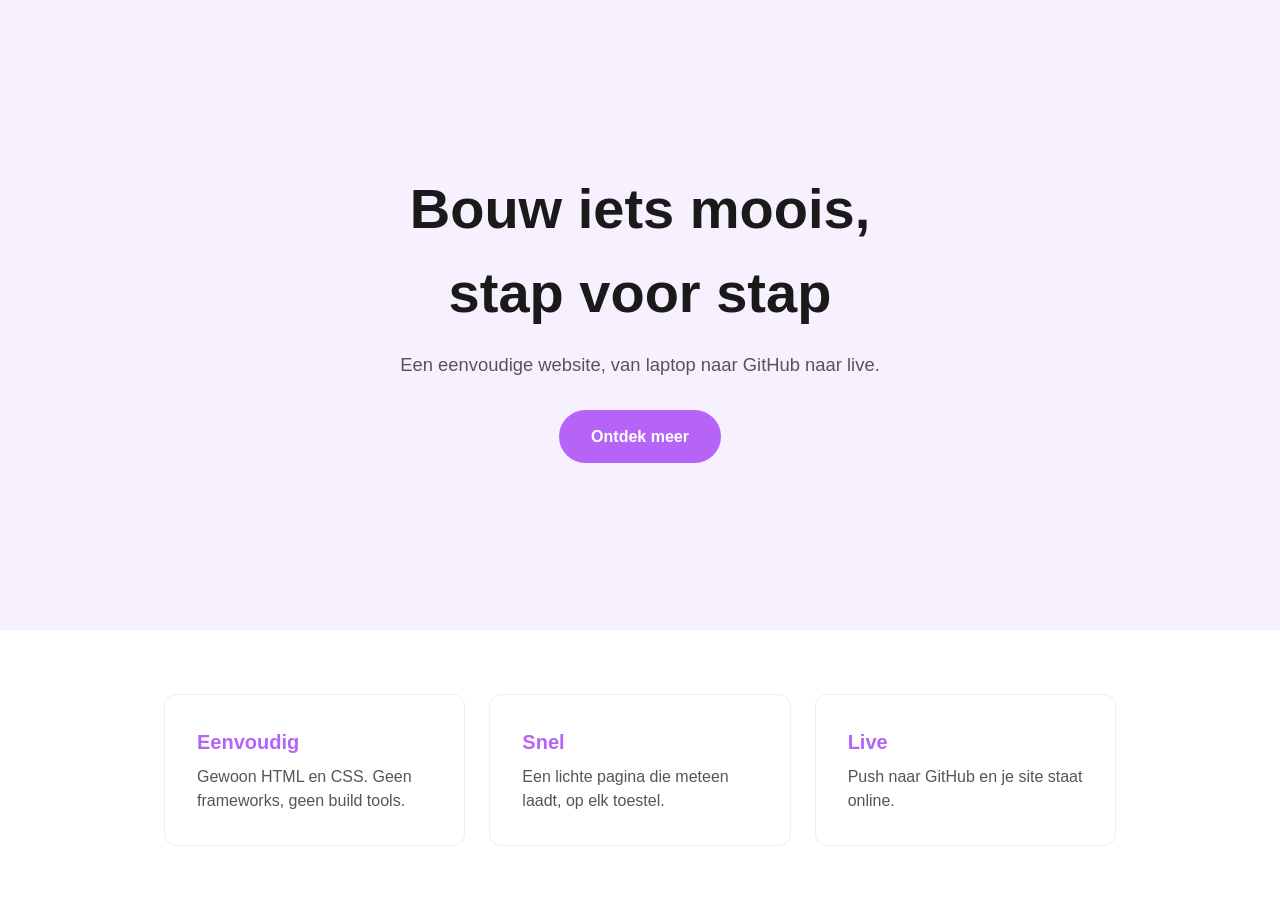
==== index.html @ 5e4d79f6 "Eerste versie van de one-page website Co-Authored-By: Claude Opus 5.5 <noreply@anthropic.com>" ====
<!DOCTYPE html>
<html lang="nl">
<head>
  <meta charset="UTF-8">
  <meta name="viewport" content="width=device-width, initial-scale=1.0">
  <title>Brique</title>
  <link rel="stylesheet" href="style.css">
</head>
<body>

  <header class="hero">
    <h1>Bouw iets moois, stap voor stap</h1>
    <p>Een eenvoudige website, van laptop naar GitHub naar live.</p>
    <a href="#blokken" class="cta">Ontdek meer</a>
  </header>

  <main id="blokken" class="blokken">
    <section class="blok">
      <h2>Eenvoudig</h2>
      <p>Gewoon HTML en CSS. Geen frameworks, geen build tools.</p>
    </section>
    <section class="blok">
      <h2>Snel</h2>
      <p>Een lichte pagina die meteen laadt, op elk toestel.</p>
    </section>
    <section class="blok">
      <h2>Live</h2>
      <p>Push naar GitHub en je site staat online.</p>
    </section>
  </main>

</body>
</html>
---- style.css ----
* {
  box-sizing: border-box;
  margin: 0;
  padding: 0;
}

body {
  font-family: "Helvetica Neue", Helvetica, Arial, sans-serif;
  color: #1a1a1a;
  background: #ffffff;
  line-height: 1.5;
}

/* Hero */
.hero {
  min-height: 70vh;
  display: flex;
  flex-direction: column;
  align-items: center;
  justify-content: center;
  text-align: center;
  padding: 4rem 1.5rem;
  background: #f7f0fe;
}

.hero h1 {
  font-size: clamp(2rem, 5vw, 3.5rem);
  font-weight: 700;
  max-width: 16ch;
  margin-bottom: 1rem;
}

.hero p {
  font-size: 1.15rem;
  color: #555;
  margin-bottom: 2rem;
}

.cta {
  display: inline-block;
  background: #B564F7;
  color: #ffffff;
  text-decoration: none;
  font-weight: 600;
  padding: 0.9rem 2rem;
  border-radius: 999px;
  transition: background 0.2s;
}

.cta:hover {
  background: #9d45e6;
}

/* Blokken */
.blokken {
  display: grid;
  grid-template-columns: repeat(auto-fit, minmax(220px, 1fr));
  gap: 1.5rem;
  max-width: 1000px;
  margin: 0 auto;
  padding: 4rem 1.5rem;
}

.blok {
  padding: 2rem;
  border-radius: 12px;
  border: 1px solid #eee;
}

.blok h2 {
  font-size: 1.25rem;
  margin-bottom: 0.5rem;
  color: #B564F7;
}

.blok p {
  color: #555;
}
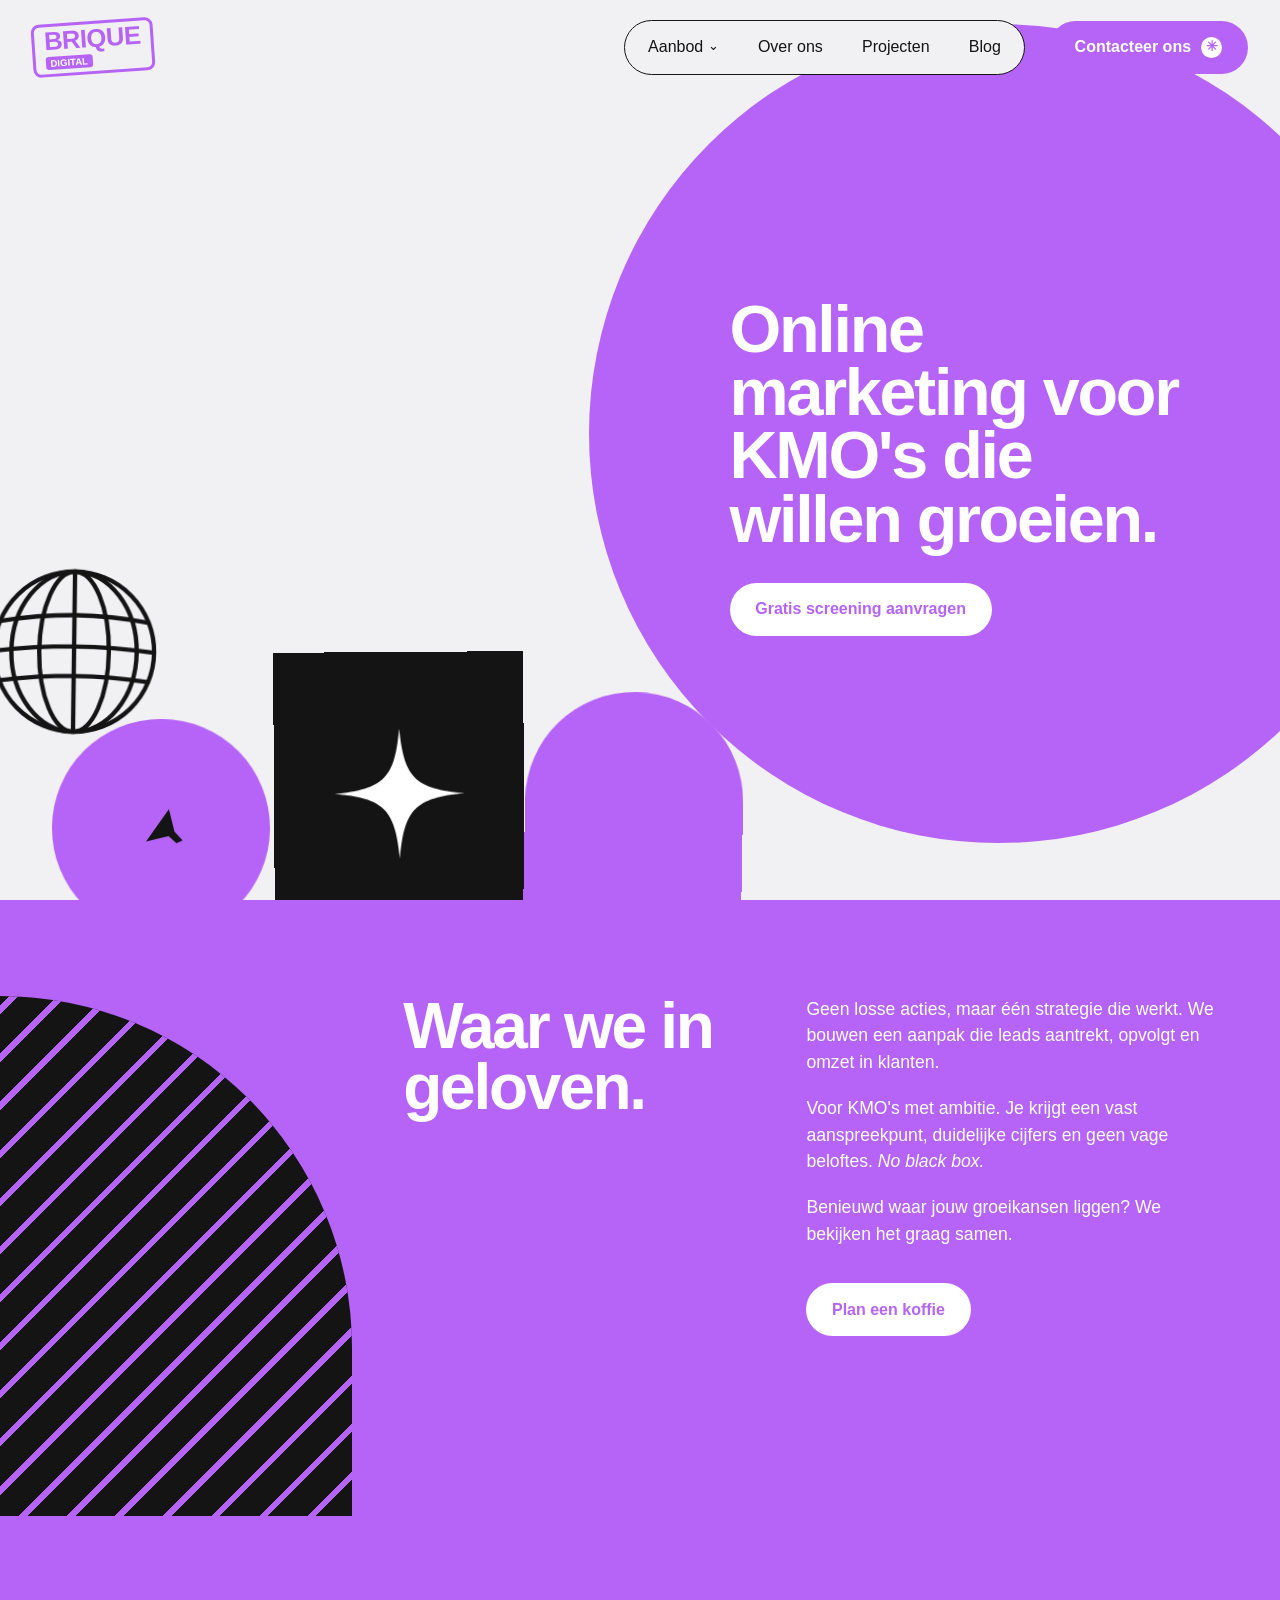
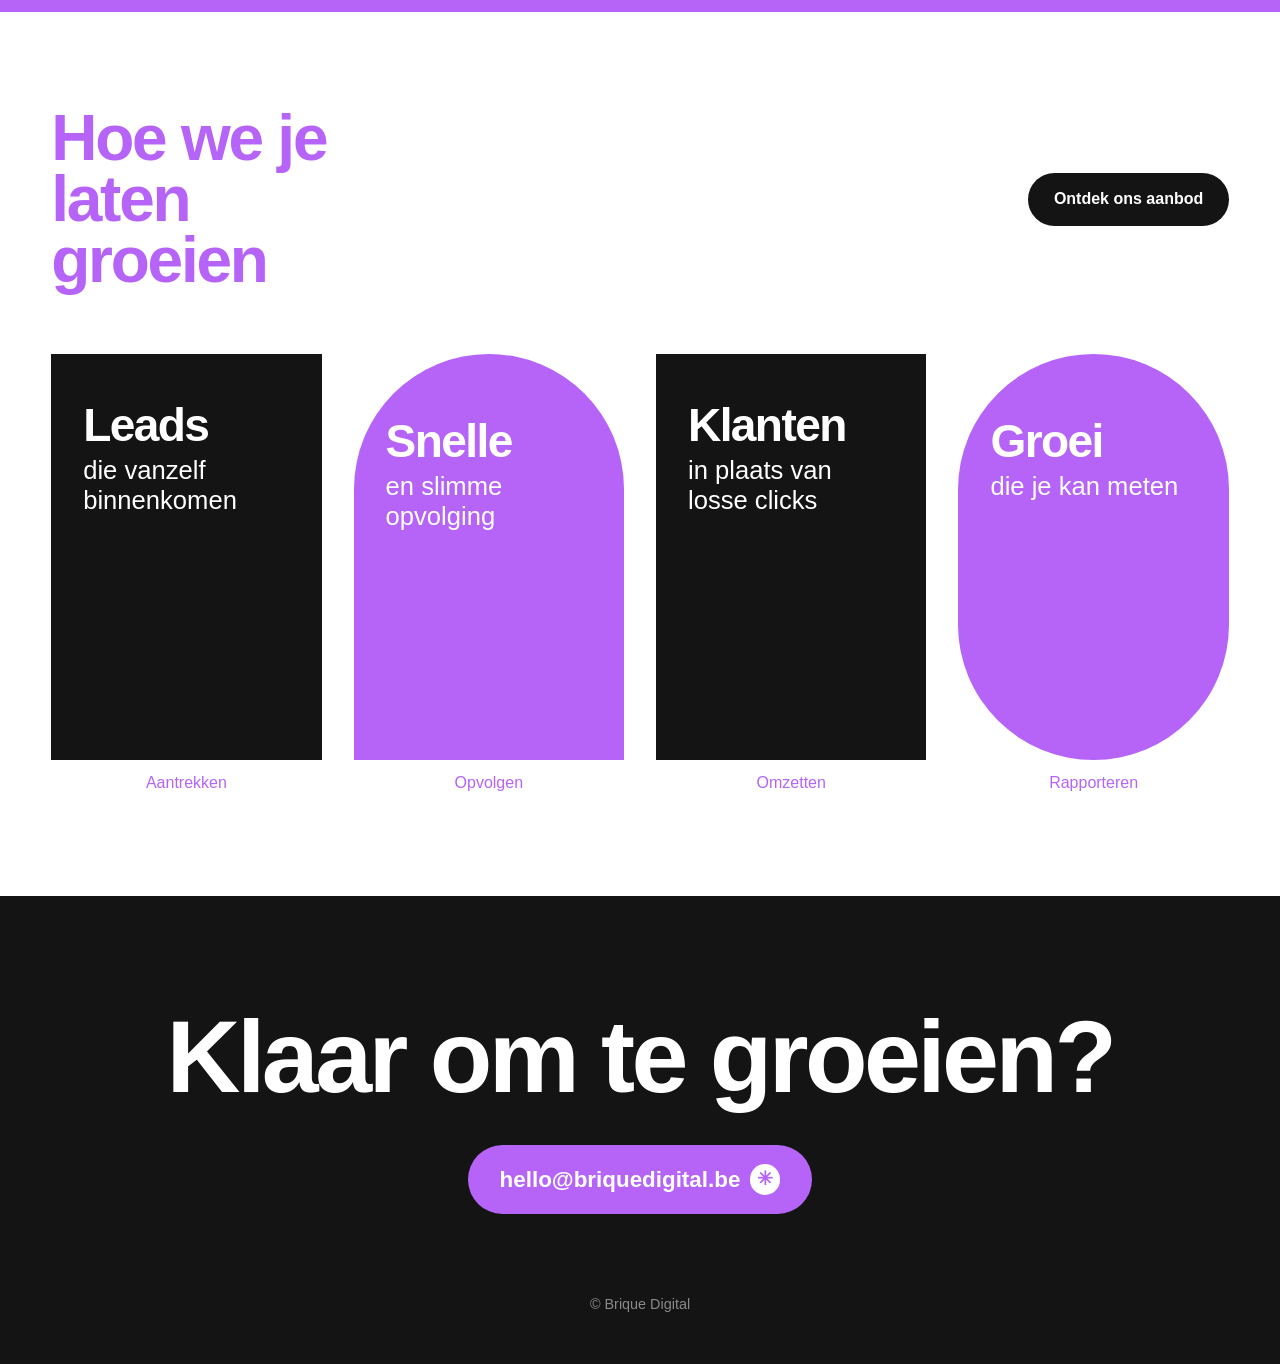
==== commit a75f48cd: "Nieuw design in Bakery-stijl met Brique-kleuren Header in STUW-stijl, hero met bouncende vormen bij " ====
--- a/index.html
+++ b/index.html
@@ -3,31 +3,125 @@
 <head>
   <meta charset="UTF-8">
   <meta name="viewport" content="width=device-width, initial-scale=1.0">
-  <title>Brique</title>
+  <title>Brique Digital</title>
   <link rel="stylesheet" href="style.css">
 </head>
 <body>
 
-  <header class="hero">
-    <h1>Bouw iets moois, stap voor stap</h1>
-    <p>Een eenvoudige website, van laptop naar GitHub naar live.</p>
-    <a href="#blokken" class="cta">Ontdek meer</a>
+  <!-- Header in STUW-stijl: logo links, nav in een pil, CTA rechts -->
+  <header class="site-header">
+    <a href="#" class="logo" aria-label="Brique Digital">
+      <span class="logo-main">BRIQUE</span>
+      <span class="logo-sub">DIGITAL</span>
+    </a>
+
+    <nav class="nav-pill" id="nav">
+      <a href="#aanbod">Aanbod <span class="chevron">⌄</span></a>
+      <a href="#visie">Over ons</a>
+      <a href="#aanbod">Projecten</a>
+      <a href="#contact">Blog</a>
+    </nav>
+
+    <a href="#contact" class="btn btn-cta">
+      Contacteer ons <span class="cta-icon">✳</span>
+    </a>
+
+    <button class="menu-toggle" aria-label="Menu" aria-expanded="false" aria-controls="nav">
+      <span></span><span></span>
+    </button>
   </header>
 
-  <main id="blokken" class="blokken">
-    <section class="blok">
-      <h2>Eenvoudig</h2>
-      <p>Gewoon HTML en CSS. Geen frameworks, geen build tools.</p>
-    </section>
-    <section class="blok">
-      <h2>Snel</h2>
-      <p>Een lichte pagina die meteen laadt, op elk toestel.</p>
-    </section>
-    <section class="blok">
-      <h2>Live</h2>
-      <p>Push naar GitHub en je site staat online.</p>
-    </section>
-  </main>
+  <!-- Hero -->
+  <section class="hero">
+    <div class="hero-circle" aria-hidden="true"></div>
 
+    <div class="hero-text">
+      <h1>Online marketing voor KMO's die willen groeien.</h1>
+      <a href="#contact" class="btn btn-light">Gratis screening aanvragen</a>
+    </div>
+
+    <!-- De vier vormen die bouncen bij het scrollen -->
+    <div class="shapes" aria-hidden="true">
+      <div class="shape shape-globe" data-gain="0.7" data-rot="0.06">
+        <svg viewBox="0 0 200 200" fill="none" stroke="currentColor" stroke-width="5">
+          <circle cx="100" cy="100" r="92"/>
+          <ellipse cx="100" cy="100" rx="40" ry="92"/>
+          <ellipse cx="100" cy="100" rx="72" ry="92"/>
+          <line x1="100" y1="8" x2="100" y2="192"/>
+          <path d="M14 66 Q100 50 186 66"/>
+          <path d="M8 100 Q100 88 192 100"/>
+          <path d="M14 134 Q100 122 186 134"/>
+        </svg>
+      </div>
+
+      <div class="shape shape-circle" data-gain="1.1" data-rot="-0.04">
+        <svg viewBox="0 0 100 100"><path d="M30 64 L64 30 L66 58 L74 70 L66 72 L58 62 Z" fill="currentColor"/></svg>
+      </div>
+
+      <div class="shape shape-square" data-gain="0.85" data-rot="0.02">
+        <svg viewBox="0 0 100 100"><path d="M50 8 C53 40 60 47 92 50 C60 53 53 60 50 92 C47 60 40 53 8 50 C40 47 47 40 50 8 Z" fill="currentColor"/></svg>
+      </div>
+
+      <div class="shape shape-arch" data-gain="1.3" data-rot="-0.03"></div>
+    </div>
+  </section>
+
+  <!-- Waar we in geloven -->
+  <section class="visie" id="visie">
+    <div class="visie-art reveal" aria-hidden="true">
+      <div class="lines"></div>
+    </div>
+
+    <h2 class="reveal">Waar we in geloven.</h2>
+
+    <div class="visie-text reveal">
+      <p>Geen losse acties, maar één strategie die werkt. We bouwen een aanpak die leads aantrekt, opvolgt en omzet in klanten.</p>
+      <p>Voor KMO's met ambitie. Je krijgt een vast aanspreekpunt, duidelijke cijfers en geen vage beloftes. <em>No black box.</em></p>
+      <p>Benieuwd waar jouw groeikansen liggen? We bekijken het graag samen.</p>
+      <a href="#contact" class="btn btn-light">Plan een koffie</a>
+    </div>
+  </section>
+
+  <!-- Aanbod -->
+  <section class="aanbod" id="aanbod">
+    <div class="aanbod-head">
+      <h2 class="reveal">Hoe we je laten groeien</h2>
+      <a href="#contact" class="btn btn-dark reveal">Ontdek ons aanbod</a>
+    </div>
+
+    <div class="cards">
+      <article class="card card-rect reveal">
+        <strong>Leads</strong>
+        <span>die vanzelf binnenkomen</span>
+        <small>Aantrekken</small>
+      </article>
+      <article class="card card-arch reveal">
+        <strong>Snelle</strong>
+        <span>en slimme opvolging</span>
+        <small>Opvolgen</small>
+      </article>
+      <article class="card card-rect reveal">
+        <strong>Klanten</strong>
+        <span>in plaats van losse clicks</span>
+        <small>Omzetten</small>
+      </article>
+      <article class="card card-pill reveal">
+        <strong>Groei</strong>
+        <span>die je kan meten</span>
+        <small>Rapporteren</small>
+      </article>
+    </div>
+  </section>
+
+  <!-- Contact / footer -->
+  <footer class="footer" id="contact">
+    <h2 class="reveal">Klaar om te groeien?</h2>
+    <a href="mailto:hello@briquedigital.be" class="btn btn-cta btn-big reveal">
+      hello@briquedigital.be <span class="cta-icon">✳</span>
+    </a>
+    <p class="footer-small">© Brique Digital</p>
+  </footer>
+
+  <script src="script.js"></script>
 </body>
 </html>
--- a/style.css
+++ b/style.css
@@ -1,78 +1,577 @@
+:root {
+  --purple: #B564F7;
+  --purple-dark: #9d45e6;
+  --purple-light: #EEDCFD;
+  --black: #141414;
+  --bg: #F1F0F3;
+  --white: #ffffff;
+  --u: clamp(90px, 17vw, 330px); /* maat van de hero-vormen */
+}
+
 * {
   box-sizing: border-box;
   margin: 0;
   padding: 0;
 }
 
+html {
+  scroll-behavior: smooth;
+}
+
 body {
   font-family: "Helvetica Neue", Helvetica, Arial, sans-serif;
-  color: #1a1a1a;
-  background: #ffffff;
+  color: var(--black);
+  background: var(--bg);
   line-height: 1.5;
+  overflow-x: hidden;
+}
+
+h1, h2 {
+  font-weight: 800;
+  letter-spacing: -0.035em;
+  line-height: 0.95;
+}
+
+/* Knoppen */
+.btn {
+  display: inline-flex;
+  align-items: center;
+  gap: 0.6rem;
+  font-weight: 700;
+  text-decoration: none;
+  padding: 0.9rem 1.6rem;
+  border-radius: 999px;
+  transition: transform 0.2s, background 0.2s;
+}
+
+.btn:hover {
+  transform: translateY(-2px);
+}
+
+.btn-cta {
+  background: var(--purple);
+  color: var(--white);
+}
+
+.btn-cta:hover {
+  background: var(--purple-dark);
+}
+
+.btn-light {
+  background: var(--white);
+  color: var(--purple);
+}
+
+.btn-dark {
+  background: var(--black);
+  color: var(--white);
+}
+
+.cta-icon {
+  display: inline-grid;
+  place-items: center;
+  width: 1.6em;
+  height: 1.6em;
+  border-radius: 50%;
+  background: var(--white);
+  color: var(--purple);
+  font-size: 0.85em;
+  transition: transform 0.4s;
+}
+
+.btn:hover .cta-icon {
+  transform: rotate(180deg);
+}
+
+/* Header (STUW-stijl) */
+.site-header {
+  position: fixed;
+  inset: 0 0 auto 0;
+  z-index: 50;
+  display: flex;
+  align-items: center;
+  justify-content: space-between;
+  gap: 1.5rem;
+  padding: 1.25rem 2rem;
+  transition: background 0.3s, padding 0.3s;
+}
+
+.site-header.scrolled {
+  background: rgba(241, 240, 243, 0.85);
+  backdrop-filter: blur(12px);
+  -webkit-backdrop-filter: blur(12px);
+  padding-top: 0.75rem;
+  padding-bottom: 0.75rem;
+}
+
+.logo {
+  display: inline-flex;
+  flex-direction: column;
+  align-items: flex-start;
+  text-decoration: none;
+  color: var(--purple);
+  border: 3px solid var(--purple);
+  border-radius: 8px;
+  padding: 0.15rem 0.6rem 0.25rem;
+  transform: rotate(-4deg);
+  line-height: 1;
+}
+
+.logo-main {
+  font-weight: 900;
+  font-size: 1.6rem;
+  letter-spacing: -0.02em;
+}
+
+.logo-sub {
+  font-weight: 800;
+  font-size: 0.6rem;
+  background: var(--purple);
+  color: var(--white);
+  padding: 0.1rem 0.3rem;
+  border-radius: 3px;
+  margin-top: 0.15rem;
+}
+
+.nav-pill {
+  display: flex;
+  gap: 0.25rem;
+  border: 1.5px solid var(--black);
+  border-radius: 999px;
+  padding: 0.35rem;
+  margin-left: auto;
+  background: var(--bg);
+}
+
+.nav-pill a {
+  color: var(--black);
+  text-decoration: none;
+  font-weight: 500;
+  padding: 0.55rem 1.1rem;
+  border-radius: 999px;
+  transition: background 0.2s;
+}
+
+.nav-pill a:hover {
+  background: var(--purple-light);
+}
+
+.chevron {
+  display: inline-block;
+  font-size: 0.8em;
+  transform: translateY(-0.15em);
+}
+
+.menu-toggle {
+  display: none;
 }
 
 /* Hero */
 .hero {
-  min-height: 70vh;
+  position: relative;
+  min-height: 100vh;
+  min-height: 100svh;
+  overflow: hidden;
+}
+
+.hero-circle {
+  position: absolute;
+  width: min(118vh, 64vw);
+  aspect-ratio: 1;
+  border-radius: 50%;
+  background: var(--purple);
+  right: -10vw;
+  top: 50%;
+  transform: translateY(-52%);
+}
+
+.hero-text {
+  position: absolute;
+  right: 7vw;
+  top: 50%;
+  transform: translateY(-45%);
+  width: min(36vw, 560px);
+  color: var(--white);
+  z-index: 2;
+}
+
+.hero-text h1 {
+  font-size: clamp(2.4rem, 5.2vw, 5.4rem);
+  margin-bottom: 2rem;
+}
+
+/* De vier vormen */
+.shapes {
+  position: absolute;
+  left: -1vw;
+  bottom: 0;
+  width: calc(var(--u) * 3.6);
+  height: calc(var(--u) * 2.3);
+  z-index: 1;
+}
+
+.shape {
+  position: absolute;
+  will-change: transform;
+}
+
+.shape-globe {
+  left: 0;
+  bottom: calc(var(--u) * 0.8);
+  width: calc(var(--u) * 0.8);
+  color: var(--black);
+  z-index: 2;
+}
+
+.shape-globe svg {
+  display: block;
+  width: 100%;
+}
+
+.shape-circle {
+  left: calc(var(--u) * 0.3);
+  bottom: calc(var(--u) * -0.2);
+  width: var(--u);
+  height: var(--u);
+  border-radius: 50%;
+  background: var(--purple);
+  color: var(--black);
+  display: grid;
+  place-items: center;
+}
+
+.shape-circle svg {
+  width: 38%;
+  transform: rotate(-10deg);
+}
+
+.shape-square {
+  left: calc(var(--u) * 1.32);
+  bottom: calc(var(--u) * -0.25);
+  width: calc(var(--u) * 1.15);
+  height: calc(var(--u) * 1.3);
+  background: var(--black);
+  color: var(--white);
+  display: grid;
+  place-items: center;
+}
+
+.shape-square svg {
+  width: 62%;
+}
+
+.shape-arch {
+  left: calc(var(--u) * 2.47);
+  bottom: calc(var(--u) * -0.25);
+  width: var(--u);
+  height: calc(var(--u) * 1.05);
+  background: var(--purple);
+  border-radius: calc(var(--u) / 2) calc(var(--u) / 2) 0 0;
+}
+
+/* Waar we in geloven */
+.visie {
+  display: grid;
+  grid-template-columns: 1fr 1fr 1.2fr;
+  gap: 4vw;
+  align-items: start;
+  background: var(--purple);
+  color: var(--white);
+  padding: 6rem 4vw 6rem 0;
+}
+
+.visie-art {
+  height: 100%;
+  min-height: 520px;
+  background: var(--black);
+  border-radius: 0 999px 0 0;
+  overflow: hidden;
+  position: relative;
+}
+
+.visie-art .lines {
+  position: absolute;
+  inset: -50%;
+  background: repeating-linear-gradient(
+    -45deg,
+    transparent 0 28px,
+    var(--purple) 28px 34px
+  );
+  animation: slide 6s linear infinite;
+}
+
+@keyframes slide {
+  to { transform: translate(48px, 0); }
+}
+
+.visie h2 {
+  font-size: clamp(2.6rem, 5vw, 5rem);
+}
+
+.visie-text p {
+  margin-bottom: 1.25rem;
+  font-size: 1.1rem;
+}
+
+.visie-text .btn {
+  margin-top: 1rem;
+}
+
+/* Aanbod */
+.aanbod {
+  background: var(--white);
+  padding: 6rem 4vw;
+}
+
+.aanbod-head {
+  display: flex;
+  justify-content: space-between;
+  align-items: center;
+  gap: 2rem;
+  margin-bottom: 4rem;
+}
+
+.aanbod h2 {
+  font-size: clamp(2.6rem, 5vw, 5rem);
+  color: var(--purple);
+  max-width: 9ch;
+}
+
+.cards {
+  display: grid;
+  grid-template-columns: repeat(4, 1fr);
+  gap: 2rem;
+}
+
+.card {
+  position: relative;
+  aspect-ratio: 2 / 3;
+  padding: 3rem 2rem;
+  color: var(--white);
   display: flex;
   flex-direction: column;
-  align-items: center;
-  justify-content: center;
+  margin-bottom: 2.5rem;
+}
+
+.card strong {
+  font-size: clamp(2rem, 3.6vw, 3.6rem);
+  font-weight: 800;
+  letter-spacing: -0.035em;
+  line-height: 1;
+}
+
+.card span {
+  font-size: clamp(1.2rem, 2vw, 1.9rem);
+  line-height: 1.15;
+  margin-top: 0.5rem;
+}
+
+.card small {
+  position: absolute;
+  bottom: -2.2rem;
+  left: 0;
+  right: 0;
   text-align: center;
-  padding: 4rem 1.5rem;
-  background: #f7f0fe;
-}
-
-.hero h1 {
-  font-size: clamp(2rem, 5vw, 3.5rem);
-  font-weight: 700;
-  max-width: 16ch;
-  margin-bottom: 1rem;
-}
-
-.hero p {
-  font-size: 1.15rem;
-  color: #555;
-  margin-bottom: 2rem;
-}
-
-.cta {
-  display: inline-block;
-  background: #B564F7;
-  color: #ffffff;
-  text-decoration: none;
-  font-weight: 600;
-  padding: 0.9rem 2rem;
+  color: var(--purple);
+  font-size: 1rem;
+}
+
+.card-rect {
+  background: var(--black);
+}
+
+.card-arch {
+  background: var(--purple);
+  border-radius: 999px 999px 0 0;
+  padding-top: 4rem;
+}
+
+.card-pill {
+  background: var(--purple);
   border-radius: 999px;
-  transition: background 0.2s;
-}
-
-.cta:hover {
-  background: #9d45e6;
-}
-
-/* Blokken */
-.blokken {
-  display: grid;
-  grid-template-columns: repeat(auto-fit, minmax(220px, 1fr));
-  gap: 1.5rem;
-  max-width: 1000px;
-  margin: 0 auto;
-  padding: 4rem 1.5rem;
-}
-
-.blok {
-  padding: 2rem;
-  border-radius: 12px;
-  border: 1px solid #eee;
-}
-
-.blok h2 {
-  font-size: 1.25rem;
-  margin-bottom: 0.5rem;
-  color: #B564F7;
-}
-
-.blok p {
-  color: #555;
-}
+  padding-top: 4rem;
+}
+
+/* Footer */
+.footer {
+  background: var(--black);
+  color: var(--white);
+  padding: 7rem 4vw 3rem;
+  text-align: center;
+}
+
+.footer h2 {
+  font-size: clamp(2.8rem, 8vw, 8rem);
+  margin-bottom: 2.5rem;
+}
+
+.btn-big {
+  font-size: clamp(1rem, 2vw, 1.4rem);
+  padding: 1.1rem 2rem;
+}
+
+.footer-small {
+  margin-top: 5rem;
+  opacity: 0.5;
+  font-size: 0.9rem;
+}
+
+/* Inschuiven bij scrollen */
+.reveal {
+  opacity: 0;
+  transform: translateY(40px);
+  transition: opacity 0.7s ease, transform 0.7s cubic-bezier(0.2, 0.8, 0.2, 1);
+}
+
+.reveal.visible {
+  opacity: 1;
+  transform: none;
+}
+
+.cards .reveal:nth-child(2) { transition-delay: 0.1s; }
+.cards .reveal:nth-child(3) { transition-delay: 0.2s; }
+.cards .reveal:nth-child(4) { transition-delay: 0.3s; }
+
+/* Tablet */
+@media (max-width: 1000px) {
+  .cards {
+    grid-template-columns: repeat(2, 1fr);
+  }
+
+  .visie {
+    grid-template-columns: 1fr 1fr;
+    padding: 5rem 6vw;
+  }
+
+  .visie-art {
+    display: none;
+  }
+}
+
+/* Mobiel */
+@media (max-width: 800px) {
+  :root {
+    --u: 27vw;
+  }
+
+  .site-header {
+    padding: 1rem;
+  }
+
+  .site-header > .btn-cta {
+    display: none;
+  }
+
+  /* Wit logo zolang het op de paarse cirkel staat */
+  .site-header:not(.scrolled) .logo {
+    color: var(--white);
+    border-color: var(--white);
+  }
+
+  .site-header:not(.scrolled) .logo-sub {
+    background: var(--white);
+    color: var(--purple);
+  }
+
+  .menu-toggle {
+    display: grid;
+    gap: 6px;
+    place-content: center;
+    width: 48px;
+    height: 48px;
+    border: 1.5px solid var(--black);
+    border-radius: 50%;
+    background: var(--bg);
+    cursor: pointer;
+  }
+
+  .menu-toggle span {
+    display: block;
+    width: 18px;
+    height: 2px;
+    background: var(--black);
+    transition: transform 0.3s;
+  }
+
+  .menu-toggle[aria-expanded="true"] span:first-child {
+    transform: translateY(4px) rotate(45deg);
+  }
+
+  .menu-toggle[aria-expanded="true"] span:last-child {
+    transform: translateY(-4px) rotate(-45deg);
+  }
+
+  .nav-pill {
+    position: absolute;
+    top: 76px;
+    left: 1rem;
+    right: 1rem;
+    flex-direction: column;
+    border-radius: 24px;
+    padding: 0.5rem;
+    display: none;
+  }
+
+  .nav-pill.open {
+    display: flex;
+  }
+
+  .hero-circle {
+    width: 165vw;
+    right: -42vw;
+    top: -38vw;
+    transform: none;
+  }
+
+  .hero-text {
+    position: relative;
+    right: auto;
+    top: auto;
+    transform: none;
+    width: auto;
+    padding: 130px 1.25rem 0;
+  }
+
+  .hero-text h1 {
+    font-size: clamp(2.2rem, 10vw, 3.4rem);
+    margin-bottom: 1.5rem;
+  }
+
+  .visie {
+    grid-template-columns: 1fr;
+    gap: 2rem;
+    padding: 4rem 1.25rem;
+  }
+
+  .aanbod {
+    padding: 4rem 1.25rem;
+  }
+
+  .aanbod-head {
+    flex-direction: column;
+    align-items: flex-start;
+  }
+
+  .cards {
+    gap: 1rem;
+  }
+
+  .card {
+    padding: 2rem 1.1rem;
+  }
+
+  .card-arch,
+  .card-pill {
+    padding-top: 2.5rem;
+  }
+
+  .footer {
+    padding: 5rem 1.25rem 2rem;
+  }
+}
+
+@media (prefers-reduced-motion: reduce) {
+  html { scroll-behavior: auto; }
+  .reveal { opacity: 1; transform: none; transition: none; }
+  .visie-art .lines { animation: none; }
+}
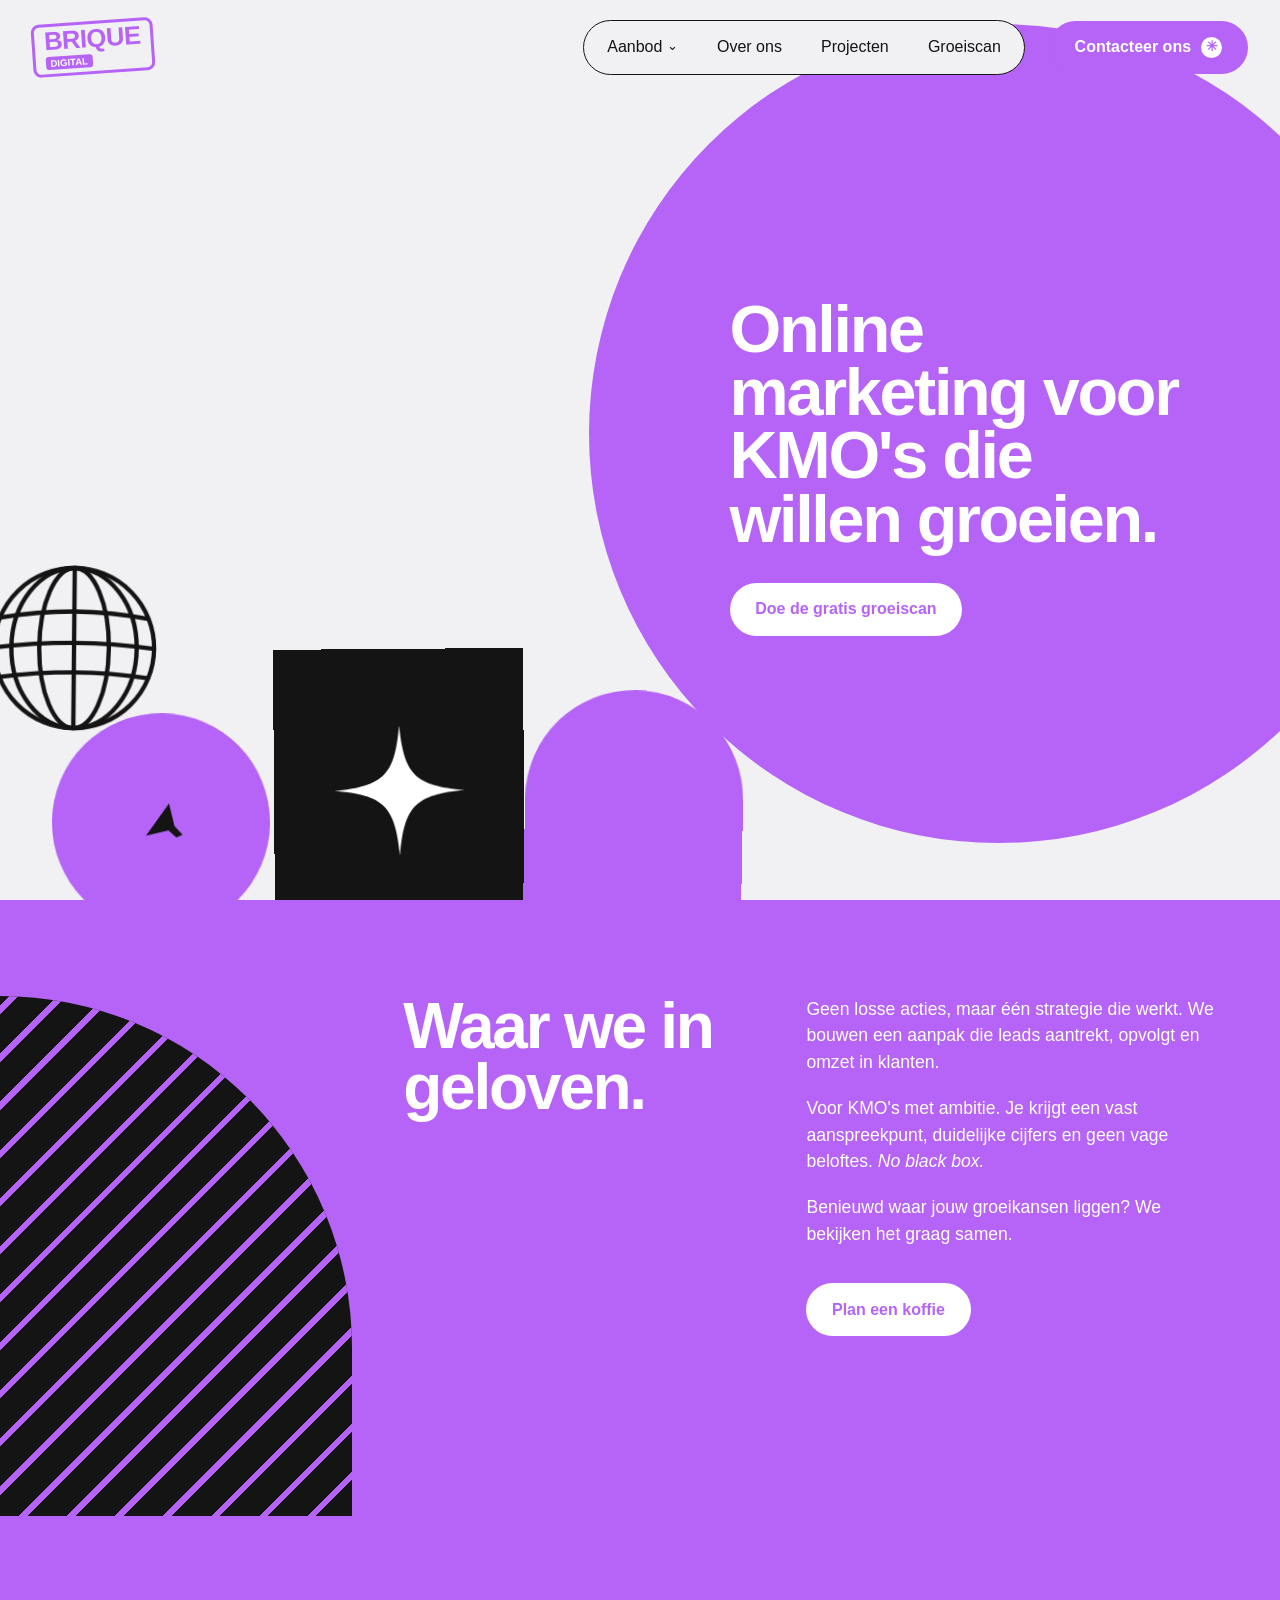
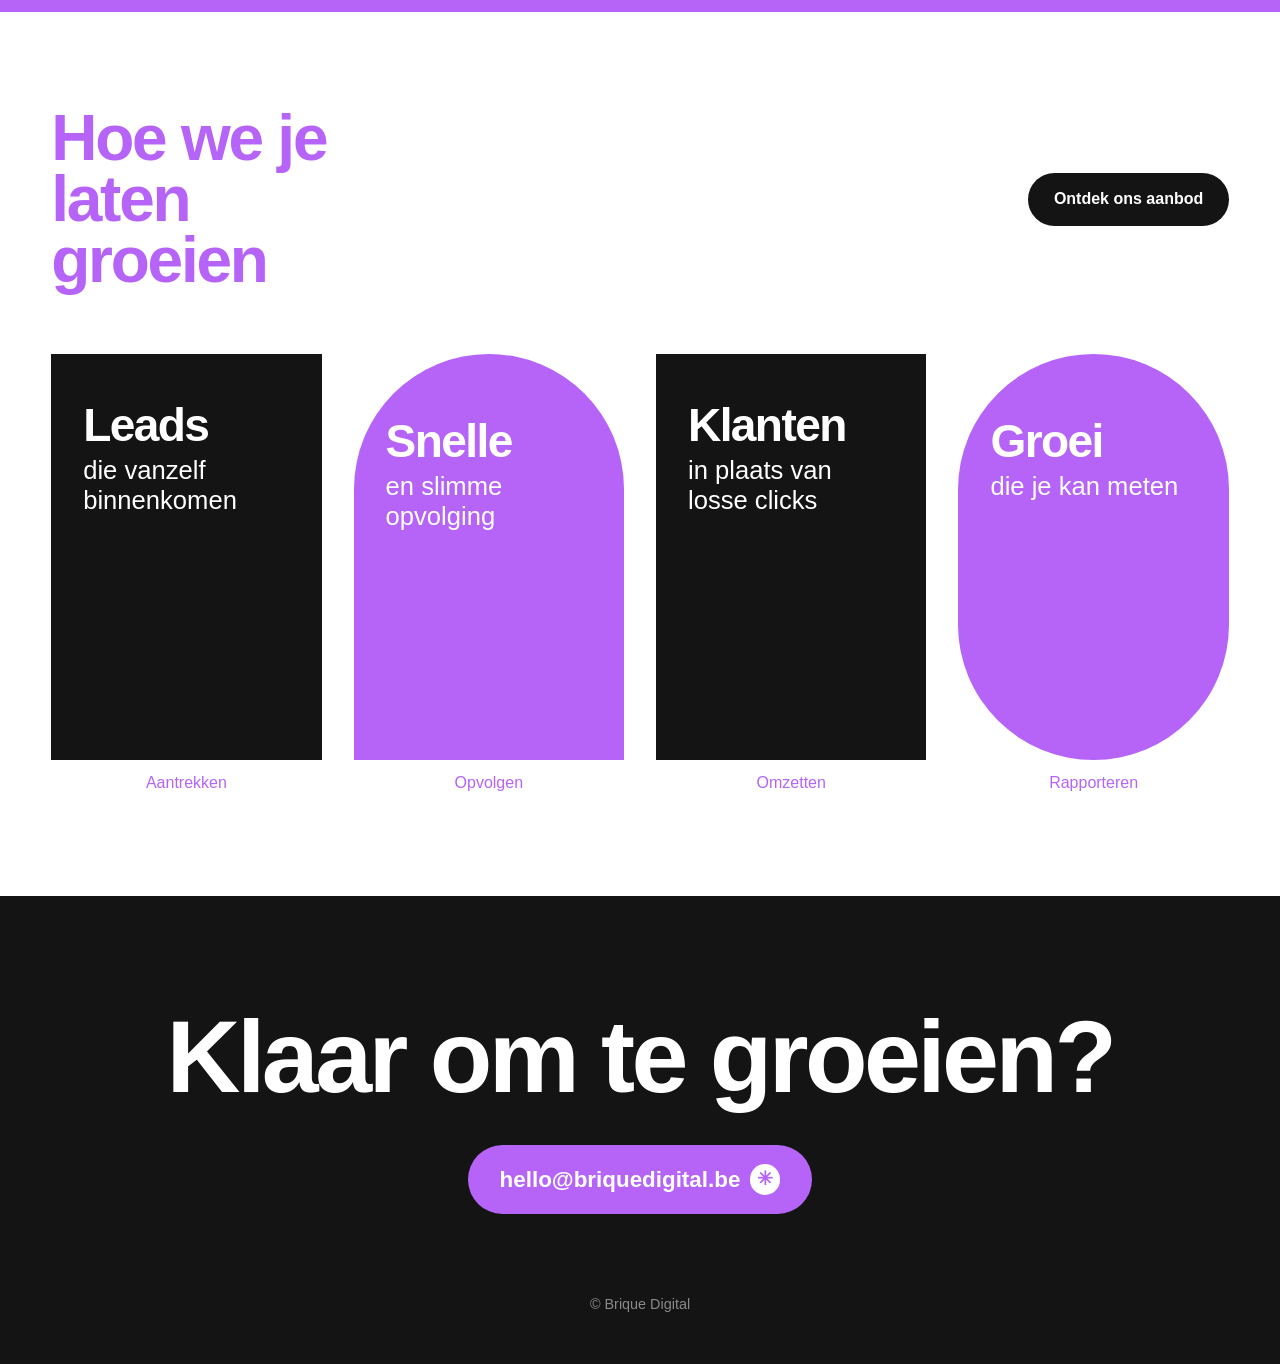
==== commit 9d0bb02a: "KMO Groeiscan toegevoegd Quiz van 8 vragen over vier pijlers met score, profiel, tips en een vooraf " ====
--- a/index.html
+++ b/index.html
@@ -19,7 +19,7 @@
       <a href="#aanbod">Aanbod <span class="chevron">⌄</span></a>
       <a href="#visie">Over ons</a>
       <a href="#aanbod">Projecten</a>
-      <a href="#contact">Blog</a>
+      <a href="groeiscan.html">Groeiscan</a>
     </nav>
 
     <a href="#contact" class="btn btn-cta">
@@ -37,7 +37,7 @@
 
     <div class="hero-text">
       <h1>Online marketing voor KMO's die willen groeien.</h1>
-      <a href="#contact" class="btn btn-light">Gratis screening aanvragen</a>
+      <a href="groeiscan.html" class="btn btn-light">Doe de gratis groeiscan</a>
     </div>
 
     <!-- De vier vormen die bouncen bij het scrollen -->
--- a/style.css
+++ b/style.css
@@ -416,6 +416,233 @@
   font-size: 0.9rem;
 }
 
+/* KMO Groeiscan */
+.scan {
+  position: relative;
+  min-height: 100vh;
+  min-height: 100svh;
+  display: grid;
+  place-items: center;
+  padding: 8rem 1.5rem 4rem;
+  overflow: hidden;
+}
+
+.scan-circle {
+  position: fixed;
+  width: 46vw;
+  aspect-ratio: 1;
+  border-radius: 50%;
+  background: var(--purple);
+  right: -16vw;
+  top: -12vw;
+}
+
+.scan .shapes {
+  --u: clamp(70px, 11vw, 190px);
+  position: fixed;
+  width: calc(var(--u) * 3.6);
+}
+
+.scan .shape-circle { left: 0; }
+.scan .shape-square { left: calc(var(--u) * 1.02); }
+.scan .shape-arch { left: calc(var(--u) * 2.17); }
+
+.scan-card {
+  position: relative;
+  z-index: 2;
+  width: 100%;
+  max-width: 720px;
+  background: var(--white);
+  border-radius: 32px;
+  padding: clamp(2rem, 5vw, 3.5rem);
+  box-shadow: 0 30px 80px rgba(20, 20, 20, 0.08);
+}
+
+.scan-card.step-in {
+  animation: step-in 0.45s cubic-bezier(0.2, 0.8, 0.2, 1);
+}
+
+@keyframes step-in {
+  from { opacity: 0; transform: translateY(24px); }
+  to { opacity: 1; transform: none; }
+}
+
+.scan-card h1 {
+  font-size: clamp(2.2rem, 5vw, 3.8rem);
+  margin-bottom: 1rem;
+}
+
+.scan-card h2 {
+  font-size: clamp(1.6rem, 3.4vw, 2.4rem);
+  margin-bottom: 1.75rem;
+  outline: none;
+}
+
+.scan-kicker {
+  color: var(--purple);
+  font-weight: 700;
+  margin-bottom: 0.75rem;
+}
+
+.scan-meta {
+  color: #666;
+  margin-bottom: 2rem;
+}
+
+.scan-progress {
+  height: 8px;
+  background: var(--purple-light);
+  border-radius: 999px;
+  margin-bottom: 1.75rem;
+  overflow: hidden;
+}
+
+.scan-progress-bar {
+  height: 100%;
+  background: var(--purple);
+  border-radius: 999px;
+  transition: width 0.4s;
+}
+
+.scan-answers {
+  display: grid;
+  gap: 0.75rem;
+}
+
+.scan-answer {
+  display: flex;
+  align-items: center;
+  gap: 1rem;
+  width: 100%;
+  text-align: left;
+  font: inherit;
+  font-size: 1.05rem;
+  color: var(--black);
+  background: var(--bg);
+  border: 2px solid transparent;
+  border-radius: 18px;
+  padding: 1rem 1.25rem;
+  cursor: pointer;
+  transition: border-color 0.2s, background 0.2s, transform 0.15s;
+}
+
+.scan-answer:hover {
+  border-color: var(--purple);
+  transform: translateX(4px);
+}
+
+.scan-answer.selected {
+  background: var(--purple);
+  color: var(--white);
+}
+
+.scan-answer-letter {
+  flex-shrink: 0;
+  display: grid;
+  place-items: center;
+  width: 2rem;
+  height: 2rem;
+  border-radius: 50%;
+  background: var(--white);
+  color: var(--purple);
+  font-weight: 700;
+}
+
+.scan-back {
+  margin-top: 1.5rem;
+  font: inherit;
+  color: #666;
+  background: none;
+  border: none;
+  cursor: pointer;
+  text-decoration: underline;
+}
+
+.scan-profile {
+  display: inline-block;
+  vertical-align: middle;
+  font-size: 0.4em;
+  letter-spacing: 0;
+  background: var(--purple);
+  color: var(--white);
+  padding: 0.4rem 0.9rem;
+  border-radius: 999px;
+  margin-left: 0.5rem;
+}
+
+.scan-lead {
+  font-size: 1.15rem;
+  margin-bottom: 2rem;
+}
+
+.scan-bars {
+  display: grid;
+  gap: 1rem;
+  margin-bottom: 2rem;
+}
+
+.scan-bar-label {
+  display: flex;
+  justify-content: space-between;
+  font-weight: 600;
+  margin-bottom: 0.35rem;
+}
+
+.scan-bar.weakest .scan-bar-label {
+  color: var(--purple);
+}
+
+.scan-bar-track {
+  height: 14px;
+  background: var(--bg);
+  border-radius: 999px;
+  overflow: hidden;
+}
+
+.scan-bar-fill {
+  height: 100%;
+  width: 0;
+  background: var(--black);
+  border-radius: 999px;
+  transition: width 0.9s cubic-bezier(0.2, 0.8, 0.2, 1);
+}
+
+.scan-bar.weakest .scan-bar-fill {
+  background: var(--purple);
+}
+
+.scan-bar-fill.fill {
+  width: var(--w);
+}
+
+.scan-tips {
+  background: var(--purple-light);
+  border-radius: 20px;
+  padding: 1.5rem 1.75rem;
+  margin-bottom: 2rem;
+}
+
+.scan-tips h3 {
+  margin-bottom: 0.75rem;
+}
+
+.scan-tips ol {
+  padding-left: 1.2rem;
+  display: grid;
+  gap: 0.5rem;
+}
+
+.scan-actions {
+  display: flex;
+  flex-wrap: wrap;
+  align-items: center;
+  gap: 1rem 1.5rem;
+}
+
+.scan-actions .scan-back {
+  margin-top: 0;
+}
+
 /* Inschuiven bij scrollen */
 .reveal {
   opacity: 0;
@@ -463,12 +690,12 @@
   }
 
   /* Wit logo zolang het op de paarse cirkel staat */
-  .site-header:not(.scrolled) .logo {
+  body:not(.page-scan) .site-header:not(.scrolled) .logo {
     color: var(--white);
     border-color: var(--white);
   }
 
-  .site-header:not(.scrolled) .logo-sub {
+  body:not(.page-scan) .site-header:not(.scrolled) .logo-sub {
     background: var(--white);
     color: var(--purple);
   }
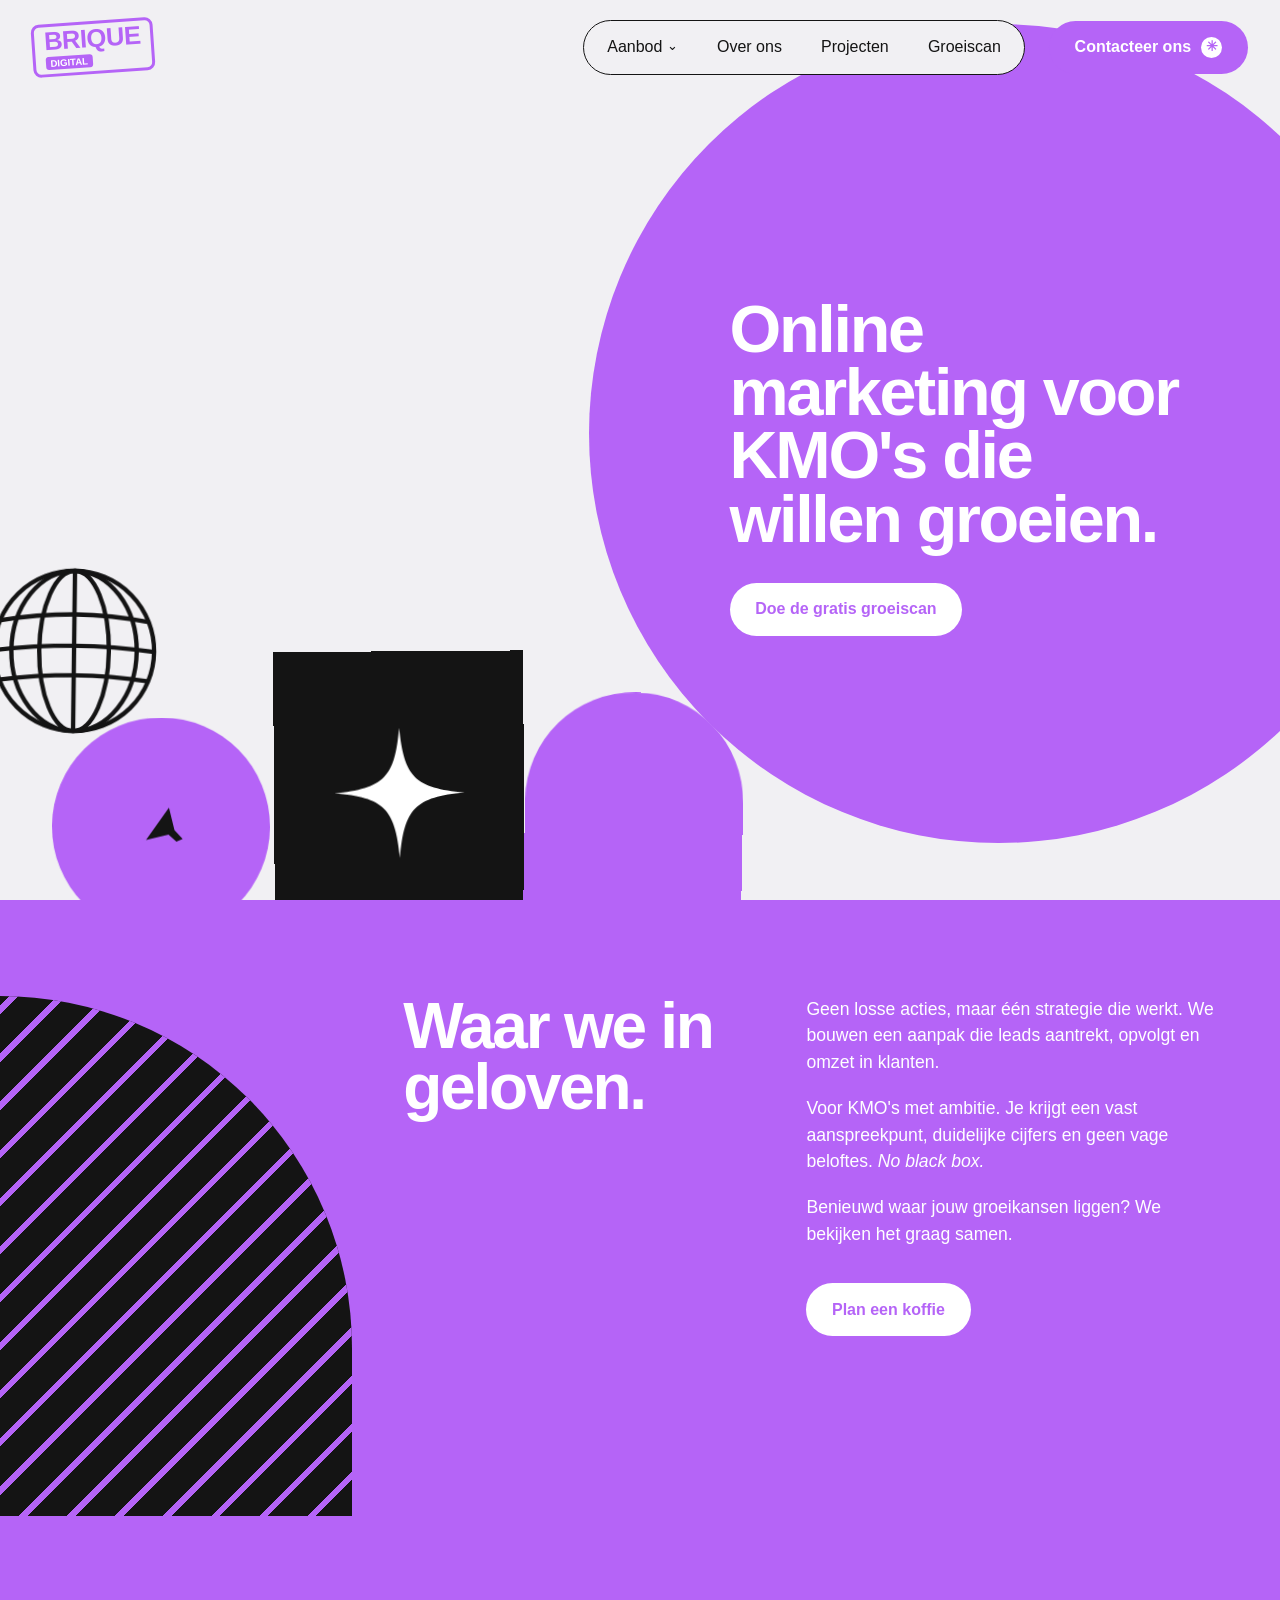
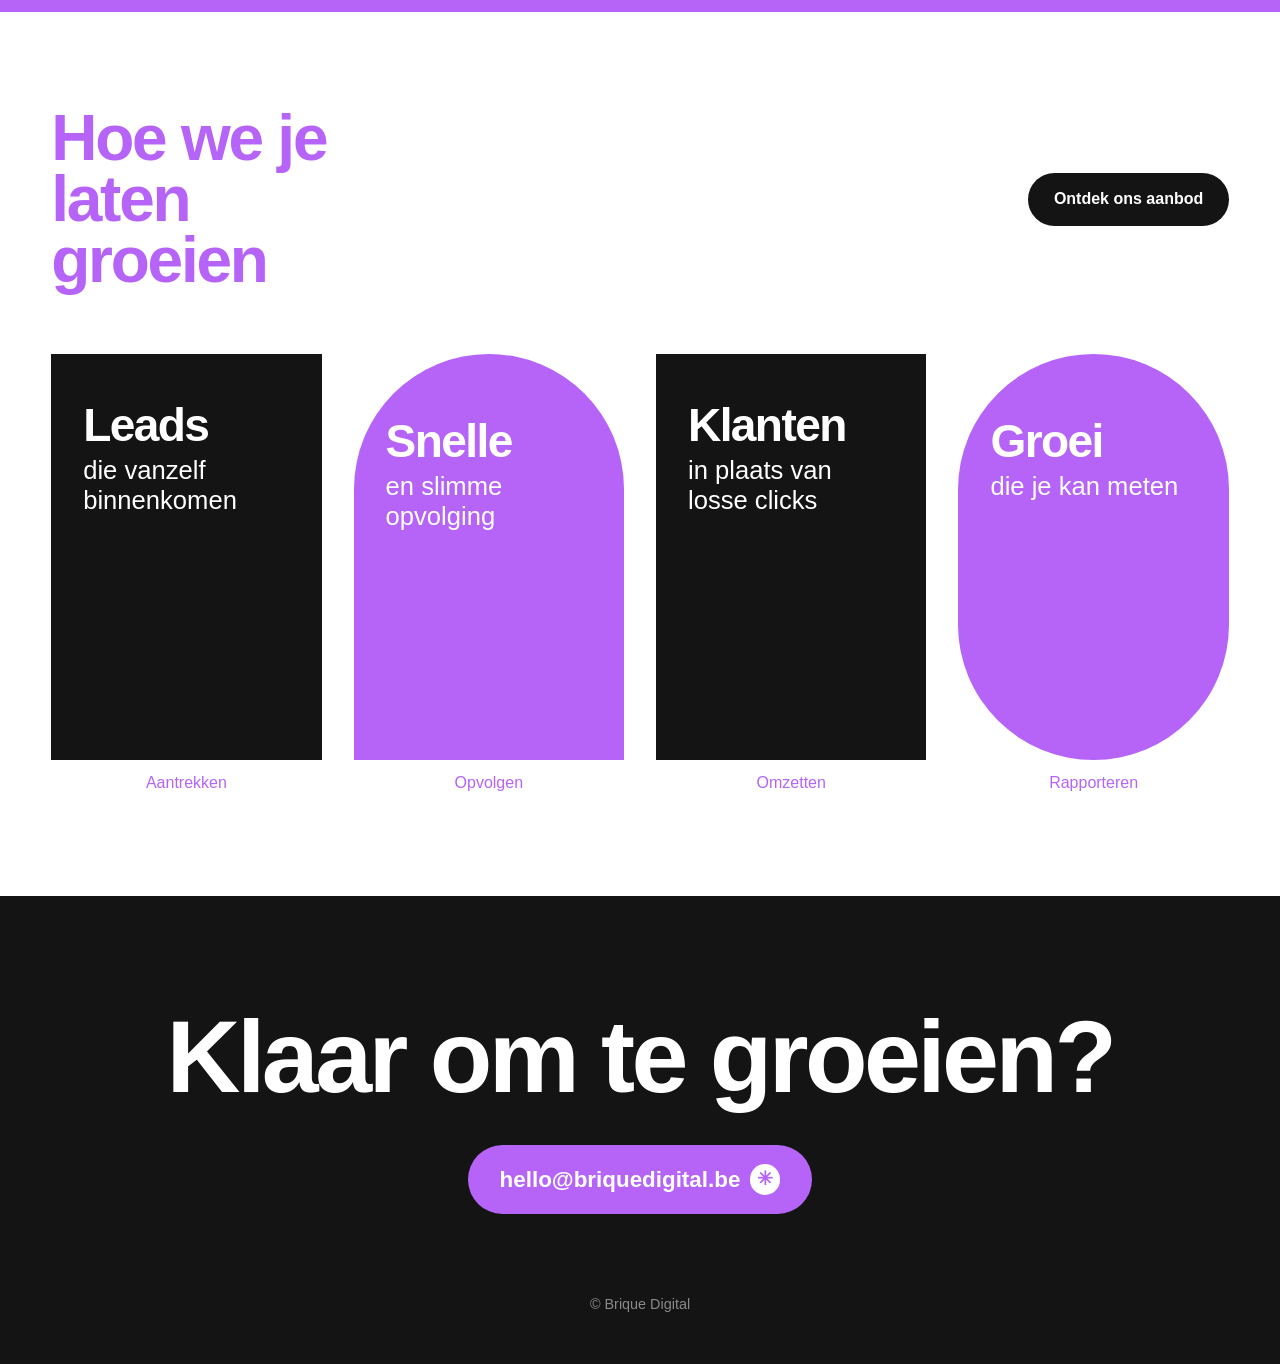
==== commit 6652b5b8: "Pagina's uitsluiten van zoekmachines (noindex, nofollow) Co-Authored-By: Claude Opus 5.5 <noreply@an" ====
--- a/index.html
+++ b/index.html
@@ -3,6 +3,7 @@
 <head>
   <meta charset="UTF-8">
   <meta name="viewport" content="width=device-width, initial-scale=1.0">
+  <meta name="robots" content="noindex, nofollow">
   <title>Brique Digital</title>
   <link rel="stylesheet" href="style.css">
 </head>
